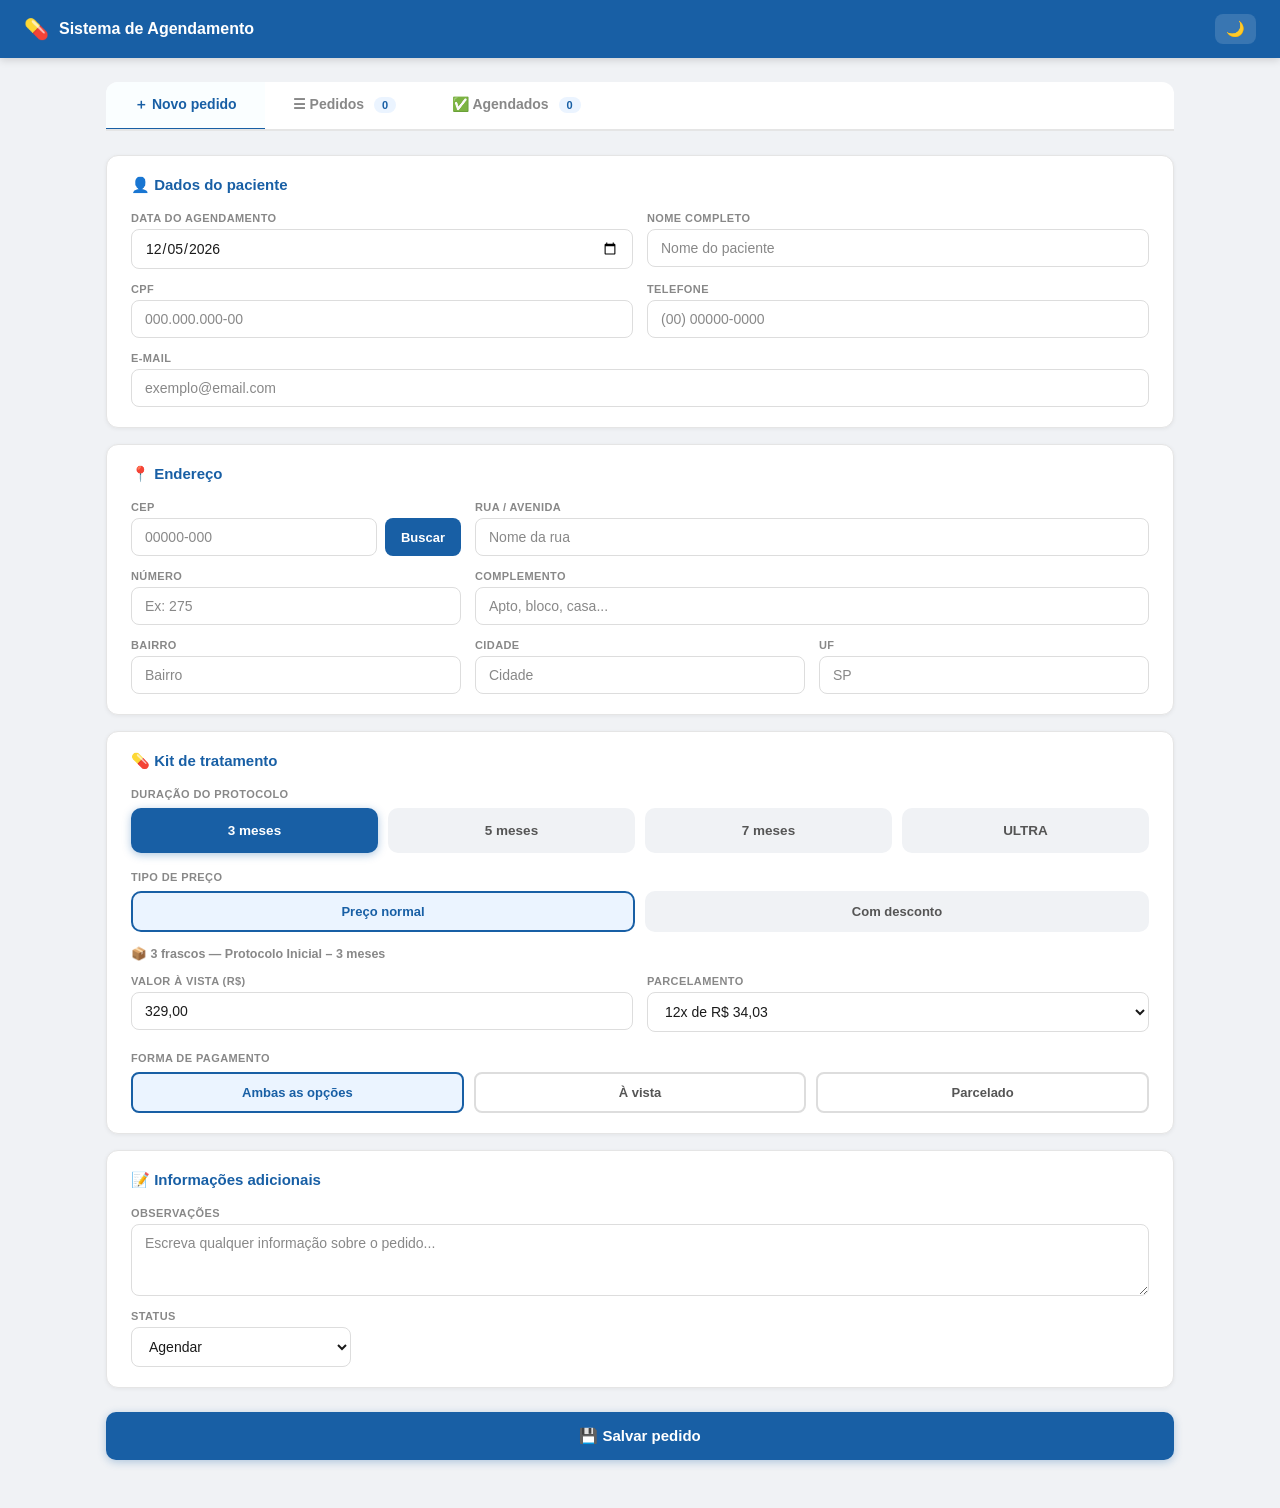
==== index (1).html @ 3756cdb3 "Add files via upload" ====
<!DOCTYPE html>
<html lang="pt-BR">
<head>
<meta charset="UTF-8">
<meta name="viewport" content="width=device-width, initial-scale=1.0">
<title>Sistema de Agendamento</title>
<link rel="stylesheet" href="style.css">
</head>
<body>

<div class="topbar">
  <span class="topbar-icon">💊</span>
  <span>Sistema de Agendamento</span>
  <button class="theme-toggle-btn" id="theme-toggle" onclick="toggleTema()" title="Alternar modo escuro">🌙</button>
</div>

<div class="container" id="main-container">
  <div class="tabs">
    <div class="tab active" onclick="switchTab('novo')">＋ Novo pedido</div>
    <div class="tab" onclick="switchTab('lista')">☰ Pedidos <span id="count-badge" class="badge-count">0</span></div>
    <div class="tab" onclick="switchTab('agendados')">✅ Agendados <span id="count-badge-ag" class="badge-count">0</span></div>
  </div>

  <!-- NOVO PEDIDO -->
  <div id="sec-novo" class="section active">

    <div class="card">
      <div class="sec-title">👤 Dados do paciente</div>
      <div class="form-grid g2">
        <div class="form-group"><label>Data do agendamento</label><input type="date" id="f-data"></div>
        <div class="form-group"><label>Nome completo</label><input type="text" id="f-nome" placeholder="Nome do paciente"></div>
        <div class="form-group"><label>CPF</label><input type="text" id="f-cpf" placeholder="000.000.000-00" maxlength="14"></div>
        <div class="form-group"><label>Telefone</label><input type="text" id="f-tel" placeholder="(00) 00000-0000" maxlength="15"></div>
        <div class="form-group span2"><label>E-mail</label><input type="email" id="f-email" placeholder="exemplo@email.com"></div>
      </div>
    </div>

    <div class="card">
      <div class="sec-title">📍 Endereço</div>
      <div class="form-grid g3">
        <div class="form-group">
          <label>CEP</label>
          <div class="cep-row">
            <input type="text" id="f-cep" placeholder="00000-000" maxlength="9" oninput="onCEPInput(this)">
            <button class="btn-cep" id="btn-cep" onclick="buscarCEP()">Buscar</button>
          </div>
        </div>
        <div class="form-group span2"><label>Rua / Avenida</label><input type="text" id="f-rua" placeholder="Nome da rua"></div>
        <div class="form-group"><label>Número</label><input type="text" id="f-num" placeholder="Ex: 275"></div>
        <div class="form-group span2"><label>Complemento</label><input type="text" id="f-comp" placeholder="Apto, bloco, casa..."></div>
        <div class="form-group"><label>Bairro</label><input type="text" id="f-bairro" placeholder="Bairro"></div>
        <div class="form-group"><label>Cidade</label><input type="text" id="f-cidade" placeholder="Cidade"></div>
        <div class="form-group"><label>UF</label><input type="text" id="f-uf" placeholder="SP" maxlength="2"></div>
      </div>
      <div id="addr-confirm" class="addr-confirm" style="display:none">
        <div id="addr-confirm-line1" class="addr-confirm-line1"></div>
        <div id="addr-confirm-line2" class="addr-confirm-line2"></div>
        <div id="addr-confirm-line3" class="addr-confirm-line3"></div>
      </div>
    </div>

    <div class="card">
      <div class="sec-title">💊 Kit de tratamento</div>

      <label class="pag-label">Duração do protocolo</label>
      <div class="kit-dur-row">
        <div class="kit-dur-btn sel" id="dur-3m" onclick="selDur(this,'3m')">3 meses</div>
        <div class="kit-dur-btn" id="dur-5m" onclick="selDur(this,'5m')">5 meses</div>
        <div class="kit-dur-btn" id="dur-7m" onclick="selDur(this,'7m')">7 meses</div>
        <div class="kit-dur-btn" id="dur-ultra" onclick="selDur(this,'ultra')">ULTRA</div>
      </div>

      <label class="pag-label kit-tipo-label">Tipo de preço</label>
      <div class="kit-tipo-row">
        <div class="kit-tipo-btn sel" id="tipo-normal" data-tipo="normal" onclick="selTipo(this,'normal')">Preço normal</div>
        <div class="kit-tipo-btn" id="tipo-desc" data-tipo="desc" onclick="selTipo(this,'desc')">Com desconto</div>
      </div>

      <div class="kit-info-line" id="kit-info-line">📦 3 frascos — Protocolo Inicial – 3 meses</div>

      <div class="form-grid g2 kit-valor-grid">
        <div class="form-group">
          <label>Valor à vista (R$)</label>
          <input type="text" id="f-valor-avista">
        </div>
        <div class="form-group">
          <label>Parcelamento</label>
          <select id="f-parcelamento"></select>
        </div>
      </div>

      <div class="pag-section">
        <label class="pag-label">Forma de pagamento</label>
        <div class="pag-opts">
          <div class="pag-btn sel" onclick="selPag(this,'ambos')">Ambas as opções</div>
          <div class="pag-btn" onclick="selPag(this,'avista')">À vista</div>
          <div class="pag-btn" onclick="selPag(this,'parcelado')">Parcelado</div>
        </div>
      </div>
    </div>

    <div class="card">
      <div class="sec-title">📝 Informações adicionais</div>
      <div class="form-group">
        <label>Observações</label>
        <textarea id="f-info" placeholder="Escreva qualquer informação sobre o pedido..."></textarea>
      </div>
      <div class="form-group status-group">
        <label>Status</label>
        <select id="f-status">
          <option value="agendar">Agendar</option>
          <option value="agendado">Agendado</option>
        </select>
      </div>
    </div>

    <button class="btn-submit" onclick="salvar()">💾 Salvar pedido</button>
  </div>

  <!-- LISTA -->
  <div id="sec-lista" class="section">
    <div class="stats">
      <div class="stat"><div class="stat-num" id="st-total">0</div><div class="stat-label">Total</div></div>
      <div class="stat"><div class="stat-num" id="st-ag">0</div><div class="stat-label">A agendar</div></div>
      <div class="stat"><div class="stat-num" id="st-ok">0</div><div class="stat-label">Agendados</div></div>
      <div class="stat"><div class="stat-num" id="st-conf">0</div><div class="stat-label">Termos confirmados</div></div>
    </div>
    <div class="filter-bar">
      <input type="text" id="fil-nome" placeholder="🔍 Buscar nome ou CPF..." oninput="render()">
      <select id="fil-kit" onchange="render()">
        <option value="">Todos os kits</option>
        <option value="3m_normal">3 meses – Normal</option>
        <option value="5m_normal">5 meses – Normal</option>
        <option value="7m_normal">7 meses – Normal</option>
        <option value="ultra_normal">Ultra – Normal</option>
        <option value="3m_desc">3 meses – Desconto</option>
        <option value="5m_desc">5 meses – Desconto</option>
        <option value="7m_desc">7 meses – Desconto</option>
        <option value="ultra_desc">Ultra – Desconto</option>
      </select>
      <select id="fil-termo" onchange="render()">
        <option value="">Todos os termos</option>
        <option value="confirmado">Confirmado</option>
        <option value="pendente">Pendente</option>
      </select>
    </div>
    <div class="tbl-wrap">
      <table>
        <colgroup>
          <col style="width:8%">
          <col style="width:13%">
          <col style="width:13%">
          <col style="width:14%">
          <col style="width:8%">
          <col style="width:10%">
          <col style="width:28%">
          <col style="width:6%">
        </colgroup>
        <thead><tr>
          <th>Data</th><th>Nome</th><th>Telefone</th>
          <th>Kit</th>
          <th>Status</th><th>Termo</th><th>Informações</th><th></th>
        </tr></thead>
        <tbody id="tbody"></tbody>
      </table>
      <div id="empty-msg" class="empty">📭 Nenhum pedido encontrado</div>
    </div>
  </div>

  <!-- AGENDADOS -->
  <div id="sec-agendados" class="section">
    <div class="filter-bar">
      <input type="text" id="fil-nome-ag" placeholder="🔍 Buscar nome ou CPF..." oninput="renderAgendados()">
      <select id="fil-kit-ag" onchange="renderAgendados()">
        <option value="">Todos os kits</option>
        <option value="3m_normal">3 meses – Normal</option>
        <option value="5m_normal">5 meses – Normal</option>
        <option value="7m_normal">7 meses – Normal</option>
        <option value="ultra_normal">Ultra – Normal</option>
        <option value="3m_desc">3 meses – Desconto</option>
        <option value="5m_desc">5 meses – Desconto</option>
        <option value="7m_desc">7 meses – Desconto</option>
        <option value="ultra_desc">Ultra – Desconto</option>
      </select>
      <select id="fil-termo-ag" onchange="renderAgendados()">
        <option value="">Todos os termos</option>
        <option value="confirmado">Confirmado</option>
        <option value="pendente">Pendente</option>
      </select>
    </div>
    <div class="tbl-wrap">
      <table>
        <colgroup>
          <col style="width:8%">
          <col style="width:13%">
          <col style="width:13%">
          <col style="width:14%">
          <col style="width:8%">
          <col style="width:10%">
          <col style="width:28%">
          <col style="width:6%">
        </colgroup>
        <thead><tr>
          <th>Data</th><th>Nome</th><th>Telefone</th>
          <th>Kit</th>
          <th>Status</th><th>Termo</th><th>Informações</th><th></th>
        </tr></thead>
        <tbody id="tbody-ag"></tbody>
      </table>
      <div id="empty-msg-ag" class="empty">📭 Nenhum pedido agendado ainda</div>
    </div>
  </div>
</div>

<!-- Modal confirmação de exclusão -->
<div class="overlay" id="conf-overlay">
  <div class="modal">
    <h3>Excluir pedido</h3>
    <p>Tem certeza? Esta ação não pode ser desfeita.</p>
    <div class="modal-btns">
      <button class="mbtn-cancel" onclick="closeConf()">Cancelar</button>
      <button class="mbtn-del" onclick="confirmDel()">Excluir</button>
    </div>
  </div>
</div>

<!-- Modal dados completos do cliente -->
<div class="overlay" id="view-overlay" onclick="if(event.target===this) closeView()">
  <div class="modal modal-view">
    <button class="view-close" onclick="closeView()" title="Fechar">✕</button>
    <div class="view-body" id="view-body"></div>
  </div>
</div>

<div class="toast" id="toast"></div>

<script src="app.js"></script>
</body>
</html>
---- style.css ----
/* ===== RESET & BASE ===== */
*, *::before, *::after { box-sizing: border-box; margin: 0; padding: 0; }

html {
  color-scheme: light;
}

:root {
  --bg: #f0f2f5;
  --card-bg: #fff;
  --text: #1a1a1a;
  --text-muted: #888;
  --border: #e5e5e5;
  --input-bg: #fff;
  --input-border: #ddd;
  --table-header-bg: #fafafa;
  --hover-bg: #fafeff;
  --unsel-bg: #f0f2f5;
  --unsel-hover: #e4e9f0;
  --unsel-text: #555;
  --accent: #185FA5;
}

body.dark {
  color-scheme: dark;
  --bg: #14181f;
  --card-bg: #1c212a;
  --text: #e7e9ec;
  --text-muted: #9aa0aa;
  --border: #2c323c;
  --input-bg: #232933;
  --input-border: #3a4150;
  --table-header-bg: #1a1f27;
  --hover-bg: #202632;
  --unsel-bg: #232933;
  --unsel-hover: #2b323e;
  --unsel-text: #b7bcc4;
  --accent: #6fa8dc;
}

body {
  font-family: -apple-system, BlinkMacSystemFont, 'Segoe UI', Roboto, sans-serif;
  font-size: 14px;
  background: var(--bg);
  color: var(--text);
  min-height: 100vh;
  transition: background .2s, color .2s;
}

/* ===== TOPBAR ===== */
.topbar {
  background: #185FA5;
  color: #fff;
  padding: 14px 24px;
  display: flex;
  align-items: center;
  gap: 10px;
  font-size: 16px;
  font-weight: 700;
  box-shadow: 0 2px 8px rgba(0,0,0,.15);
  position: sticky;
  top: 0;
  z-index: 100;
}
.topbar-icon { font-size: 20px; }
.theme-toggle-btn {
  margin-left: auto;
  background: rgba(255,255,255,.14);
  border: none;
  color: #fff;
  font-size: 15px;
  padding: 6px 11px;
  border-radius: 8px;
  cursor: pointer;
  transition: background .15s;
}
.theme-toggle-btn:hover { background: rgba(255,255,255,.25); }

/* ===== CONTAINER ===== */
.container {
  max-width: 1100px;
  margin: 0 auto;
  padding: 24px 16px 48px;
}
.container.full-width {
  max-width: 100%;
  padding: 24px 20px 48px;
}

/* ===== TABS ===== */
.tabs {
  display: flex;
  border-bottom: 2px solid var(--border);
  margin-bottom: 24px;
  background: var(--card-bg);
  border-radius: 12px 12px 0 0;
  overflow: hidden;
}
.tab {
  padding: 14px 28px;
  cursor: pointer;
  font-size: 14px;
  font-weight: 600;
  color: var(--text-muted);
  border-bottom: 3px solid transparent;
  margin-bottom: -2px;
  transition: all .15s;
  user-select: none;
}
.tab:hover { color: var(--accent); background: var(--hover-bg); }
.tab.active { color: var(--accent); border-bottom-color: var(--accent); background: var(--hover-bg); }
.badge-count {
  font-size: 11px;
  background: #EBF4FF;
  color: var(--accent);
  border-radius: 20px;
  padding: 2px 8px;
  margin-left: 6px;
  font-weight: 700;
}
body.dark .badge-count { background: rgba(111,168,220,.18); }

/* ===== SECTION ===== */
.section { display: none; }
.section.active { display: block; }

/* ===== CARD ===== */
.card {
  background: var(--card-bg);
  border: 1px solid var(--border);
  border-radius: 12px;
  padding: 20px 24px;
  margin-bottom: 16px;
  box-shadow: 0 1px 4px rgba(0,0,0,.06);
}
.sec-title {
  font-size: 15px;
  font-weight: 700;
  color: var(--accent);
  margin-bottom: 18px;
  display: flex;
  align-items: center;
  gap: 8px;
}

/* ===== FORM GRID ===== */
.form-grid { display: grid; gap: 14px; }
.g2 { grid-template-columns: 1fr 1fr; }
.g3 { grid-template-columns: 1fr 1fr 1fr; }
.form-group { display: flex; flex-direction: column; gap: 5px; }
.span2 { grid-column: span 2; }

label {
  font-size: 11px;
  font-weight: 700;
  color: var(--text-muted);
  text-transform: uppercase;
  letter-spacing: .4px;
}

input, select, textarea {
  width: 100%;
  padding: 10px 13px;
  border: 1.5px solid var(--input-border);
  border-radius: 8px;
  font-size: 14px;
  font-family: inherit;
  background-color: var(--input-bg) !important;
  color: var(--text) !important;
  transition: border-color .15s, box-shadow .15s, background-color .2s;
}
input::placeholder, textarea::placeholder { color: var(--text-muted) !important; opacity: 1; }
input[type="date"] { color-scheme: light; }
body.dark input[type="date"] { color-scheme: dark; }
input:focus, select:focus, textarea:focus {
  outline: none;
  border-color: #185FA5;
  box-shadow: 0 0 0 3px rgba(24,95,165,.1);
}
textarea { resize: vertical; min-height: 72px; }

/* ===== CEP ===== */
.cep-row { display: flex; gap: 8px; align-items: stretch; }
.cep-row input { flex: 1; }
.btn-cep {
  padding: 10px 16px;
  background: #185FA5;
  color: #fff;
  border: none;
  border-radius: 8px;
  cursor: pointer;
  font-size: 13px;
  font-weight: 700;
  white-space: nowrap;
  transition: background .15s;
}
.btn-cep:hover { background: #0C447C; }
.btn-cep:disabled { background: #185FA5; opacity: .7; cursor: not-allowed; }

.addr-confirm {
  margin-top: 14px;
  padding: 12px 16px;
  background: var(--card-bg);
  border: 1px solid var(--border);
  border-radius: 8px;
  line-height: 1.6;
}
.addr-confirm-line1 { font-size: 13px; font-weight: 600; color: var(--text); }
.addr-confirm-line2 { font-size: 12.5px; color: var(--text-muted); }
.addr-confirm-line3 { font-size: 12.5px; color: var(--text-muted); }

/* ===== STATUS GROUP ===== */
.status-group { margin-top: 14px; max-width: 220px; }

/* ===== KIT — SELETOR DE DURAÇÃO (pílulas) ===== */
.kit-dur-row {
  display: grid;
  grid-template-columns: repeat(4, 1fr);
  gap: 10px;
  margin-top: 8px;
  margin-bottom: 18px;
}
.kit-dur-btn {
  padding: 13px 8px;
  border-radius: 10px;
  background: var(--unsel-bg);
  color: var(--unsel-text);
  font-size: 13.5px;
  font-weight: 700;
  text-align: center;
  cursor: pointer;
  user-select: none;
  transition: all .15s;
  border: 2px solid transparent;
}
.kit-dur-btn:hover { background: var(--unsel-hover); }
.kit-dur-btn.sel {
  background: #185FA5;
  color: #fff;
  box-shadow: 0 2px 8px rgba(24,95,165,.35);
}

/* ===== KIT — SELETOR DE TIPO DE PREÇO ===== */
.kit-tipo-label { margin-top: 4px; }
.kit-tipo-row {
  display: grid;
  grid-template-columns: 1fr 1fr;
  gap: 10px;
  margin-top: 8px;
  margin-bottom: 14px;
}
.kit-tipo-btn {
  padding: 11px 8px;
  border-radius: 10px;
  background: var(--unsel-bg);
  color: var(--unsel-text);
  font-size: 13px;
  font-weight: 700;
  text-align: center;
  cursor: pointer;
  user-select: none;
  transition: all .15s;
  border: 2px solid transparent;
}
.kit-tipo-btn:hover { background: var(--unsel-hover); }
.kit-tipo-btn.sel[data-tipo="normal"] { background: #EBF4FF; color: var(--accent); border-color: var(--accent); }
.kit-tipo-btn.sel[data-tipo="desc"] { background: #edfaed; color: #2d7a2d; border-color: #2d7a2d; }
body.dark .kit-tipo-btn.sel[data-tipo="normal"] { background: rgba(24,95,165,.22); }
body.dark .kit-tipo-btn.sel[data-tipo="desc"] { background: rgba(45,122,45,.22); }

.kit-info-line {
  font-size: 12.5px;
  color: var(--text-muted);
  font-weight: 600;
  margin-bottom: 14px;
}

.kit-valor-grid { margin-bottom: 4px; }

/* ===== PAGAMENTO ===== */
.pag-section { margin-top: 20px; }
.pag-label {
  font-size: 11px; font-weight: 700; color: var(--text-muted);
  text-transform: uppercase; letter-spacing: .4px;
  display: block; margin-bottom: 8px;
}
.pag-opts { display: flex; gap: 10px; }
.pag-btn {
  flex: 1; padding: 11px;
  border: 2px solid var(--input-border); border-radius: 8px;
  cursor: pointer; background: var(--card-bg);
  font-size: 13px; font-weight: 600; color: var(--unsel-text);
  transition: all .15s; text-align: center; user-select: none;
}
.pag-btn:hover { border-color: var(--accent); color: var(--accent); }
.pag-btn.sel { border-color: var(--accent); background: #EBF4FF; color: var(--accent); }
body.dark .pag-btn.sel { background: rgba(111,168,220,.16); }

/* ===== SUBMIT ===== */
.btn-submit {
  width: 100%; padding: 15px;
  background: #185FA5; color: #fff;
  border: none; border-radius: 10px;
  font-size: 15px; font-weight: 700;
  cursor: pointer; margin-top: 8px;
  transition: background .15s, transform .1s;
  box-shadow: 0 2px 8px rgba(24,95,165,.3);
}
.btn-submit:hover { background: #0C447C; }
.btn-submit:active { transform: scale(.99); }

/* ===== STATS ===== */
.stats {
  display: grid;
  grid-template-columns: repeat(4, 1fr);
  gap: 12px;
  margin-bottom: 20px;
}
.stat {
  background: var(--card-bg); border: 1px solid var(--border);
  border-radius: 10px; padding: 16px;
  text-align: center;
  box-shadow: 0 1px 4px rgba(0,0,0,.05);
}
.stat-num { font-size: 26px; font-weight: 700; color: var(--accent); }
.stat-label { font-size: 11px; color: var(--text-muted); margin-top: 4px; font-weight: 600; text-transform: uppercase; letter-spacing: .3px; }

/* ===== FILTER BAR ===== */
.filter-bar {
  display: flex; gap: 10px;
  margin-bottom: 16px; flex-wrap: wrap;
}
.filter-bar input { min-width: 200px; flex: 2; }
.filter-bar select { flex: 1; min-width: 140px; }

/* ===== TABLE ===== */
.tbl-wrap {
  overflow-x: hidden;
  border-radius: 12px;
  border: 1px solid var(--border);
  background: var(--card-bg);
  box-shadow: 0 1px 4px rgba(0,0,0,.05);
  width: 100%;
}
table { width: 100%; table-layout: fixed; border-collapse: collapse; font-size: 12px; }
th { word-break: break-word; }
td { word-break: break-word; overflow-wrap: anywhere; }
th {
  text-align: left; padding: 8px 6px;
  border-bottom: 1px solid var(--border);
  font-weight: 700; font-size: 10px; color: var(--text-muted);
  text-transform: uppercase; background: var(--table-header-bg);
  white-space: normal; letter-spacing: .2px;
}
td { padding: 5px 5px; border-bottom: 1px solid var(--border); vertical-align: middle; }
tr:last-child td { border-bottom: none; }
tr:hover td { background: var(--hover-bg); }

.td-edit {
  font-size: 11px; border: 1px solid transparent;
  border-radius: 5px; padding: 3px 5px;
  background: transparent; color: var(--text) !important;
  font-family: inherit; width: 100%; max-width: 100%;
  transition: border-color .15s, background .15s;
  color-scheme: light;
}
body.dark .td-edit { color-scheme: dark; }
.td-edit:focus { border-color: var(--input-border); background: var(--input-bg) !important; outline: none; }
.data-futura { background: #f7c1c1 !important; color: #1a1a1a !important; font-weight: 700 !important; border-color: #e24b4a !important; }
.data-chegou { background: #fff3cd !important; color: #856404 !important; font-weight: 700 !important; border-color: #f0ad00 !important; }
.data-passada { background: #c0dd97 !important; color: #1a1a1a !important; font-weight: 700 !important; border-color: #639922 !important; }
.status-aguardando { background: #fdecea !important; color: #a32d2d !important; border-color: #e24b4a !important; }

/* ===== ENDEREÇO — MODO EXIBIÇÃO (texto formatado) ===== */
.addr-display {
  cursor: pointer;
  padding: 4px 6px;
  border-radius: 5px;
  transition: background .15s;
  line-height: 1.5;
}
.addr-display:hover { background: #f0f6fc; }
.addr-line1 { font-size: 11px; font-weight: 600; color: #1a1a1a; }
.addr-line2 { font-size: 10.5px; color: #555; margin-top: 1px; }
.addr-line3 { font-size: 10.5px; color: #888; margin-top: 1px; }

/* ===== ENDEREÇO EDITÁVEL NA TABELA ===== */
.addr-edit-grid {
  display: grid;
  grid-template-columns: 1fr 1fr 1fr;
  gap: 3px;
  width: 100%;
}
.addr-edit-grid input { font-size: 10px; padding: 3px 4px; min-width: 0; }
.addr-edit-grid .addr-full { grid-column: 1 / -1; }
.addr-done-btn {
  grid-column: 1 / -1;
  font-size: 10px; font-weight: 700;
  background: #185FA5; color: #fff;
  border: none; border-radius: 5px;
  padding: 4px 0; cursor: pointer; margin-top: 2px;
}
.addr-done-btn:hover { background: #0C447C; }
.td-sel {
  font-size: 11px; font-weight: 600;
  border: 1.5px solid #185FA5;
  border-radius: 5px; padding: 4px 5px;
  background: #EBF4FF; color: #0C447C;
  cursor: pointer; width: 100%;
}
.td-sel:focus { outline: none; border-color: #0C447C; }
.kit-sel-td {
  font-size: 11px; font-weight: 600;
  border: 1.5px solid #185FA5;
  border-radius: 5px; padding: 4px 5px;
  background: #EBF4FF; color: #0C447C;
  width: 100%; cursor: pointer;
  text-overflow: ellipsis;
  white-space: nowrap;
  overflow: hidden;
}
.td-sel:focus { outline: none; border-color: #0C447C; }
.kit-sel-td:focus { outline: none; border-color: #0C447C; }

/* Status colorido */
.status-agendar { background: #fff3cd !important; color: #856404 !important; border-color: #f0ad00 !important; }
.status-agendado { background: #d4edda !important; color: #155724 !important; border-color: #28a745 !important; }
.info-ta {
  font-size: 11px; font-weight: 500;
  border: 1.5px solid #185FA5;
  border-radius: 5px; padding: 5px 6px;
  min-height: 50px;
  background: #f8fbff; color: #1a1a1a;
  font-family: inherit; resize: vertical; width: 100%;
  line-height: 1.4;
}
body.dark .info-ta { background: rgba(24,95,165,.12); color: var(--text); }
.info-ta:focus { outline: none; border-color: #0C447C; background: #fff; box-shadow: 0 0 0 3px rgba(24,95,165,.1); }
body.dark .info-ta:focus { background: var(--input-bg); }

/* ===== PILLS & TERMO BTN ===== */
.pill {
  display: inline-flex; align-items: center; gap: 4px;
  font-size: 10px; padding: 4px 8px;
  border-radius: 20px; font-weight: 700;
  cursor: pointer; border: none;
  white-space: nowrap; transition: all .15s;
  width: 100%; justify-content: center;
}
.pill:hover { opacity: .85; transform: scale(.97); }
.pill-conf { background: #d4edda; color: #155724; }
.pill-pend { background: #fff3cd; color: #856404; }

.term-btn {
  font-size: 9.5px; border: 1px solid var(--input-border);
  border-radius: 5px; padding: 3px 6px;
  background: var(--unsel-bg); cursor: pointer; color: var(--unsel-text);
  display: flex; align-items: center; justify-content: center; gap: 3px;
  margin-top: 4px; transition: all .15s; font-weight: 600;
  font-family: inherit; width: 100%; white-space: nowrap;
}
.term-btn:hover { background: #EBF4FF; color: var(--accent); border-color: var(--accent); }

/* ===== DEL BTN ===== */
.td-actions { padding-right: 12px !important; padding-left: 8px !important; }
.tbl-actions { display: flex; align-items: center; justify-content: center; gap: 8px; }
.btn-view {
  background: none; border: none; cursor: pointer;
  color: var(--accent); font-size: 16px; padding: 5px 6px;
  border-radius: 6px; transition: background .15s;
  line-height: 1;
}
.btn-view:hover { background: #EBF4FF; }
body.dark .btn-view:hover { background: rgba(111,168,220,.16); }
.btn-del {
  background: none; border: none; cursor: pointer;
  color: #c0392b; font-size: 17px; padding: 5px 6px;
  border-radius: 6px; transition: background .15s;
  line-height: 1;
}
.btn-del:hover { background: #fdecea; }

/* ===== MODAL VER DADOS ===== */
.modal-view { max-width: 480px; max-height: 90vh; overflow-y: auto; text-align: left; position: relative; padding-top: 42px; }
.view-close {
  position: absolute; top: 14px; right: 14px; z-index: 2;
  background: none; border: none; cursor: pointer;
  font-size: 15px; color: var(--text-muted); padding: 4px 9px;
  border-radius: 6px; transition: background .15s;
}
.view-close:hover { background: var(--unsel-hover); color: var(--text); }
.view-body { padding-right: 6px; }
.view-section {
  margin-bottom: 18px;
  padding-bottom: 18px;
  border-bottom: 1px solid var(--border);
}
.view-section:last-child { margin-bottom: 0; padding-bottom: 0; border-bottom: none; }
.view-section-title {
  font-size: 11px; font-weight: 700; color: var(--accent);
  text-transform: uppercase; letter-spacing: .4px;
  margin-bottom: 10px;
}
.view-section .form-group { margin-bottom: 12px; }
.view-section .form-group:last-child { margin-bottom: 0; }
.vm-2col {
  display: grid;
  grid-template-columns: 1fr 1fr;
  gap: 12px;
  margin-bottom: 12px;
}
.vm-2col .form-group { margin-bottom: 0; }
.vm-pill-row {
  display: grid;
  grid-template-columns: 1fr 1fr;
  gap: 8px;
  margin-top: 8px;
  margin-bottom: 14px;
}
.status-toggle-btn {
  display: block; width: 100%; text-align: center;
  padding: 11px; border-radius: 8px;
  font-size: 13px; font-weight: 700; font-family: inherit;
  cursor: pointer; border: 1.5px solid transparent; transition: all .15s;
}
.status-toggle-btn:hover { opacity: .85; }
.status-toggle-btn.status-agendar { background: #fff3cd; color: #856404; border-color: #f0ad00; }
.status-toggle-btn.status-agendado { background: #d4edda; color: #155724; border-color: #28a745; }

.vm-edit-toggle-wrap { margin-bottom: 18px; }
.edit-toggle-btn {
  padding: 9px 18px; border-radius: 8px;
  border: 1.5px solid var(--input-border); background: var(--unsel-bg); color: var(--unsel-text);
  font-weight: 700; font-size: 12.5px; font-family: inherit;
  cursor: pointer; transition: all .15s;
}
.edit-toggle-btn:hover { border-color: var(--accent); color: var(--accent); }
.edit-toggle-btn.sel { background: #185FA5; color: #fff; border-color: #185FA5; }

.vm-copy-row {
  display: flex; align-items: baseline; justify-content: space-between;
  gap: 12px; padding: 8px 6px; border-radius: 6px;
  cursor: pointer; transition: background .15s;
}
.vm-copy-row:hover { background: var(--hover-bg); }
.vm-copy-label {
  font-size: 11px; font-weight: 700; color: var(--text-muted);
  text-transform: uppercase; letter-spacing: .3px; white-space: nowrap;
}
.vm-copy-value { font-size: 13.5px; color: var(--text); text-align: right; word-break: break-word; }

/* ===== EMPTY ===== */
.empty { text-align: center; padding: 52px; color: var(--text-muted); font-size: 14px; display: none; }

/* ===== OVERLAY / MODAL ===== */
.overlay {
  display: none; position: fixed;
  top: 0; left: 0; right: 0; bottom: 0;
  background: rgba(0,0,0,.45); z-index: 999;
  align-items: center; justify-content: center;
}
.overlay.show { display: flex; }
.modal {
  background: var(--card-bg); border-radius: 14px;
  padding: 28px; max-width: 360px; width: 90%;
  box-shadow: 0 8px 32px rgba(0,0,0,.18);
  color: var(--text);
}
.modal h3 { font-size: 17px; font-weight: 700; margin-bottom: 10px; }
.modal p { font-size: 13px; color: var(--text-muted); margin-bottom: 22px; line-height: 1.6; }
.modal-btns { display: flex; gap: 10px; }
.modal-btns button {
  flex: 1; padding: 11px; border-radius: 8px;
  cursor: pointer; font-size: 14px; font-weight: 700;
  font-family: inherit;
}
.mbtn-cancel { background: var(--unsel-bg); border: none; color: var(--text); }
.mbtn-cancel:hover { background: var(--unsel-hover); }
.mbtn-del { background: #c0392b; border: none; color: #fff; }
.mbtn-del:hover { background: #a93226; }

/* ===== TOAST ===== */
.toast {
  position: fixed; bottom: 24px; right: 24px;
  padding: 13px 22px; border-radius: 10px;
  font-size: 13px; font-weight: 600; z-index: 9999;
  opacity: 0; transition: opacity .3s; pointer-events: none;
  box-shadow: 0 4px 16px rgba(0,0,0,.18); color: #fff;
}
.toast.show { opacity: 1; }

/* ===== RESPONSIVE ===== */
@media (max-width: 640px) {
  .g2, .g3 { grid-template-columns: 1fr; }
  .span2 { grid-column: auto; }
  .kit-dur-row { grid-template-columns: 1fr 1fr; }
  .pag-opts { flex-direction: column; }
  .stats { grid-template-columns: 1fr 1fr; }
  .filter-bar { flex-direction: column; }
  .filter-bar input, .filter-bar select { width: 100%; }
  .tabs { border-radius: 0; }
  .topbar { font-size: 14px; }

  /* Lista de pedidos: só Data, Nome, Status, Termo e Ações */
  .tbl-wrap table colgroup col:nth-child(1) { width: 16%; }
  .tbl-wrap table colgroup col:nth-child(2) { width: 30%; }
  .tbl-wrap table colgroup col:nth-child(3),
  .tbl-wrap table colgroup col:nth-child(4),
  .tbl-wrap table colgroup col:nth-child(7) { display: none; }
  .tbl-wrap table colgroup col:nth-child(5) { width: 20%; }
  .tbl-wrap table colgroup col:nth-child(6) { width: 22%; }
  .tbl-wrap table colgroup col:nth-child(8) { width: 12%; }

  .tbl-wrap table th:nth-child(3), .tbl-wrap table td:nth-child(3),
  .tbl-wrap table th:nth-child(4), .tbl-wrap table td:nth-child(4),
  .tbl-wrap table th:nth-child(7), .tbl-wrap table td:nth-child(7) {
    display: none;
  }
}
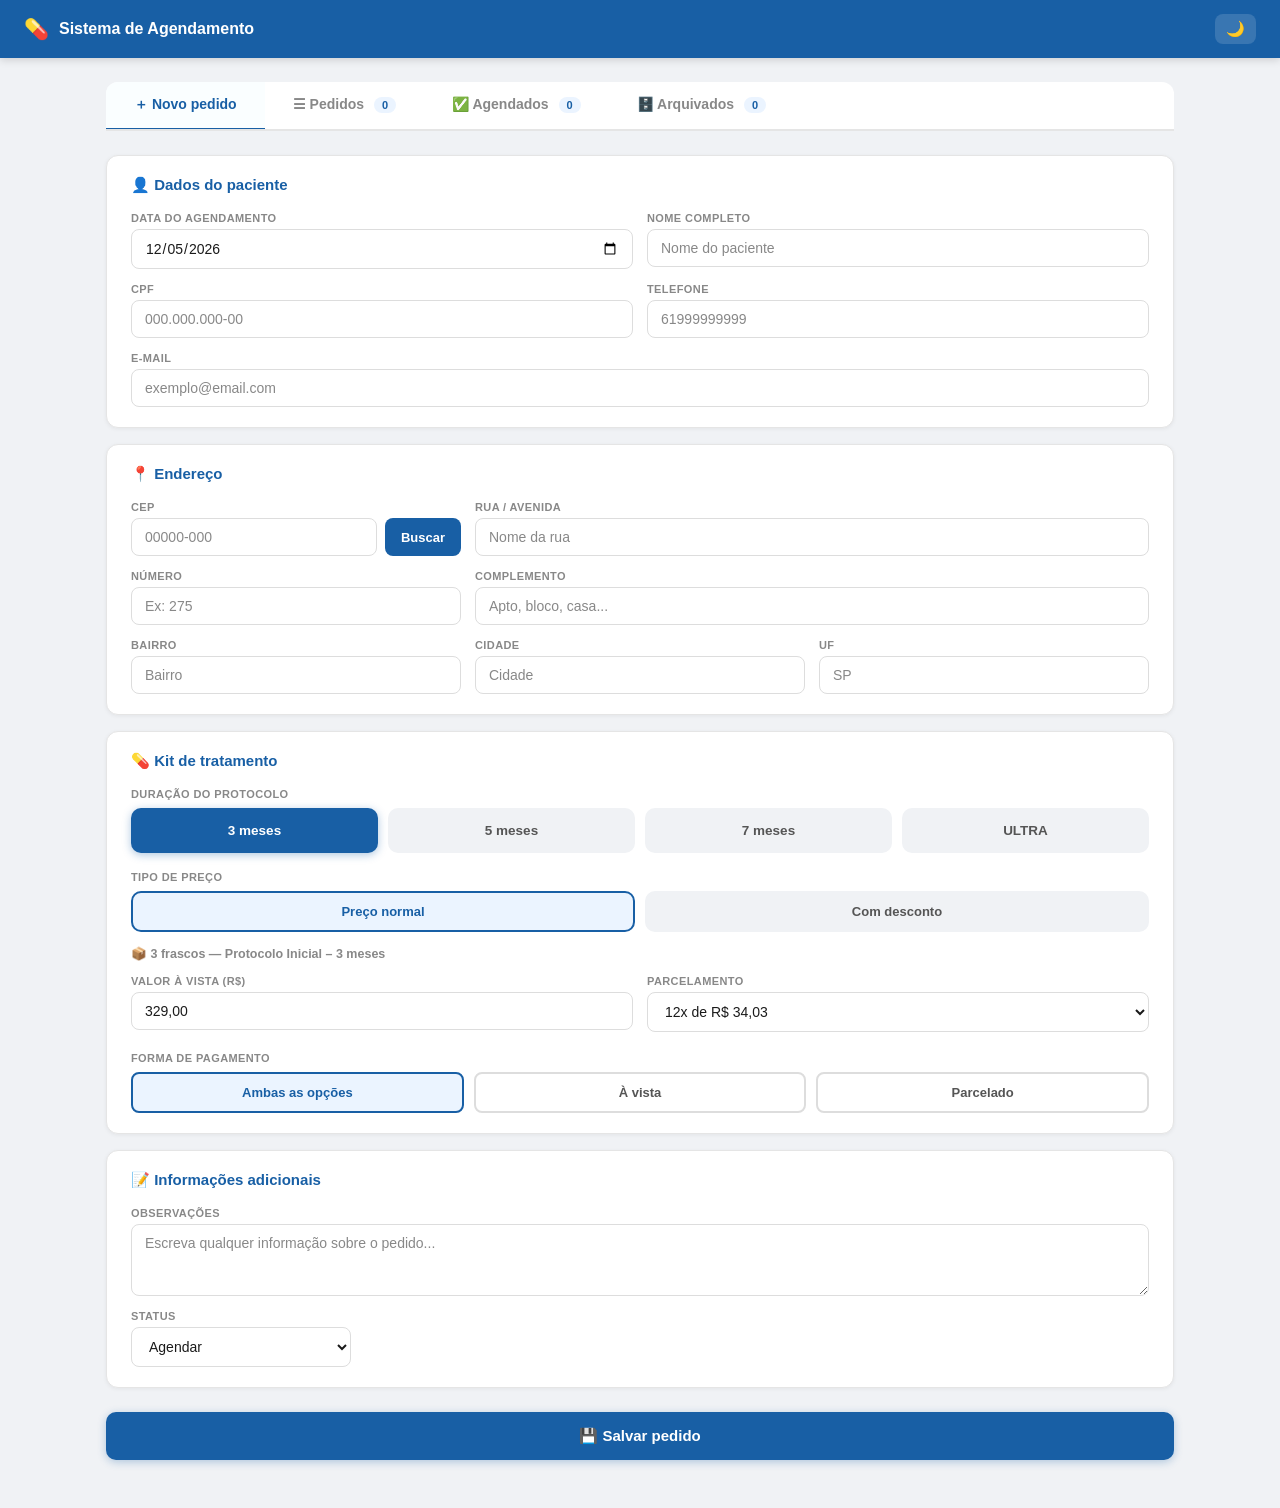
==== commit 35feb27c: "Add files via upload" ====
--- a/index (1).html
+++ b/index (1).html
@@ -19,6 +19,7 @@
     <div class="tab active" onclick="switchTab('novo')">＋ Novo pedido</div>
     <div class="tab" onclick="switchTab('lista')">☰ Pedidos <span id="count-badge" class="badge-count">0</span></div>
     <div class="tab" onclick="switchTab('agendados')">✅ Agendados <span id="count-badge-ag" class="badge-count">0</span></div>
+    <div class="tab" onclick="switchTab('arquivados')">🗄️ Arquivados <span id="count-badge-arq" class="badge-count">0</span></div>
   </div>
 
   <!-- NOVO PEDIDO -->
@@ -30,7 +31,7 @@
         <div class="form-group"><label>Data do agendamento</label><input type="date" id="f-data"></div>
         <div class="form-group"><label>Nome completo</label><input type="text" id="f-nome" placeholder="Nome do paciente"></div>
         <div class="form-group"><label>CPF</label><input type="text" id="f-cpf" placeholder="000.000.000-00" maxlength="14"></div>
-        <div class="form-group"><label>Telefone</label><input type="text" id="f-tel" placeholder="(00) 00000-0000" maxlength="15"></div>
+        <div class="form-group"><label>Telefone</label><input type="text" id="f-tel" placeholder="61999999999" maxlength="11"></div>
         <div class="form-group span2"><label>E-mail</label><input type="email" id="f-email" placeholder="exemplo@email.com"></div>
       </div>
     </div>
@@ -143,20 +144,23 @@
         <option value="confirmado">Confirmado</option>
         <option value="pendente">Pendente</option>
       </select>
+      <button class="btn-arquivar" onclick="arquivarSelecionados('lista')">📦 Arquivar selecionados</button>
     </div>
     <div class="tbl-wrap">
       <table>
         <colgroup>
-          <col style="width:8%">
-          <col style="width:13%">
-          <col style="width:13%">
-          <col style="width:14%">
+          <col style="width:4%">
+          <col style="width:11%">
+          <col style="width:12%">
+          <col style="width:12%">
+          <col style="width:13%">
           <col style="width:8%">
           <col style="width:10%">
-          <col style="width:28%">
+          <col style="width:24%">
           <col style="width:6%">
         </colgroup>
         <thead><tr>
+          <th><input type="checkbox" onclick="toggleSelecionarTodos(this,'lista')" title="Selecionar todos"></th>
           <th>Data</th><th>Nome</th><th>Telefone</th>
           <th>Kit</th>
           <th>Status</th><th>Termo</th><th>Informações</th><th></th>
@@ -187,17 +191,64 @@
         <option value="confirmado">Confirmado</option>
         <option value="pendente">Pendente</option>
       </select>
+      <button class="btn-arquivar" onclick="arquivarSelecionados('agendados')">📦 Arquivar selecionados</button>
     </div>
     <div class="tbl-wrap">
       <table>
         <colgroup>
+          <col style="width:4%">
+          <col style="width:11%">
+          <col style="width:12%">
+          <col style="width:12%">
+          <col style="width:13%">
           <col style="width:8%">
+          <col style="width:10%">
+          <col style="width:24%">
+          <col style="width:6%">
+        </colgroup>
+        <thead><tr>
+          <th><input type="checkbox" onclick="toggleSelecionarTodos(this,'agendados')" title="Selecionar todos"></th>
+          <th>Data</th><th>Nome</th><th>Telefone</th>
+          <th>Kit</th>
+          <th>Status</th><th>Termo</th><th>Informações</th><th></th>
+        </tr></thead>
+        <tbody id="tbody-ag"></tbody>
+      </table>
+      <div id="empty-msg-ag" class="empty">📭 Nenhum pedido agendado ainda</div>
+    </div>
+  </div>
+
+  <!-- ARQUIVADOS -->
+  <div id="sec-arquivados" class="section">
+    <div class="filter-bar">
+      <input type="text" id="fil-nome-arq" placeholder="🔍 Buscar nome ou CPF..." oninput="renderArquivados()">
+      <select id="fil-kit-arq" onchange="renderArquivados()">
+        <option value="">Todos os kits</option>
+        <option value="3m_normal">3 meses – Normal</option>
+        <option value="5m_normal">5 meses – Normal</option>
+        <option value="7m_normal">7 meses – Normal</option>
+        <option value="ultra_normal">Ultra – Normal</option>
+        <option value="3m_desc">3 meses – Desconto</option>
+        <option value="5m_desc">5 meses – Desconto</option>
+        <option value="7m_desc">7 meses – Desconto</option>
+        <option value="ultra_desc">Ultra – Desconto</option>
+      </select>
+      <select id="fil-termo-arq" onchange="renderArquivados()">
+        <option value="">Todos os termos</option>
+        <option value="confirmado">Confirmado</option>
+        <option value="pendente">Pendente</option>
+      </select>
+    </div>
+    <div class="tbl-wrap">
+      <table>
+        <colgroup>
+          <col style="width:12%">
           <col style="width:13%">
           <col style="width:13%">
           <col style="width:14%">
           <col style="width:8%">
           <col style="width:10%">
-          <col style="width:28%">
+          <col style="width:24%">
           <col style="width:6%">
         </colgroup>
         <thead><tr>
@@ -205,9 +256,9 @@
           <th>Kit</th>
           <th>Status</th><th>Termo</th><th>Informações</th><th></th>
         </tr></thead>
-        <tbody id="tbody-ag"></tbody>
+        <tbody id="tbody-arq"></tbody>
       </table>
-      <div id="empty-msg-ag" class="empty">📭 Nenhum pedido agendado ainda</div>
+      <div id="empty-msg-arq" class="empty">📭 Nenhum pedido arquivado</div>
     </div>
   </div>
 </div>
--- a/style.css
+++ b/style.css
@@ -171,7 +171,7 @@
 }
 input::placeholder, textarea::placeholder { color: var(--text-muted) !important; opacity: 1; }
 input[type="date"] { color-scheme: light; }
-body.dark input[type="date"] { color-scheme: dark; }
+body.dark input[type="date"] { color-scheme: dark !important; }
 input:focus, select:focus, textarea:focus {
   outline: none;
   border-color: #185FA5;
@@ -332,6 +332,17 @@
 }
 .filter-bar input { min-width: 200px; flex: 2; }
 .filter-bar select { flex: 1; min-width: 140px; }
+.btn-arquivar {
+  padding: 10px 16px;
+  border: 1.5px solid var(--input-border);
+  border-radius: 8px;
+  background: var(--unsel-bg);
+  color: var(--unsel-text);
+  font-size: 13px; font-weight: 700; font-family: inherit;
+  cursor: pointer; white-space: nowrap;
+  transition: all .15s;
+}
+.btn-arquivar:hover { border-color: var(--accent); color: var(--accent); }
 
 /* ===== TABLE ===== */
 .tbl-wrap {
@@ -364,12 +375,13 @@
   transition: border-color .15s, background .15s;
   color-scheme: light;
 }
-body.dark .td-edit { color-scheme: dark; }
+body.dark .td-edit { color-scheme: dark !important; }
 .td-edit:focus { border-color: var(--input-border); background: var(--input-bg) !important; outline: none; }
-.data-futura { background: #f7c1c1 !important; color: #1a1a1a !important; font-weight: 700 !important; border-color: #e24b4a !important; }
-.data-chegou { background: #fff3cd !important; color: #856404 !important; font-weight: 700 !important; border-color: #f0ad00 !important; }
-.data-passada { background: #c0dd97 !important; color: #1a1a1a !important; font-weight: 700 !important; border-color: #639922 !important; }
-.status-aguardando { background: #fdecea !important; color: #a32d2d !important; border-color: #e24b4a !important; }
+.data-futura { background: #ef9494 !important; color: #7a1414 !important; font-weight: 700 !important; border-color: #d62d2d !important; }
+.data-verde { background: #9edb7a !important; color: #14531b !important; font-weight: 700 !important; border-color: #3d8b1e !important; }
+.status-vermelho { background: #ef9494 !important; color: #7a1414 !important; border-color: #d62d2d !important; }
+.status-verde { background: #9edb7a !important; color: #14531b !important; border-color: #3d8b1e !important; }
+.status-cinza { background: #e8e8e8 !important; color: #1a1a1a !important; border-color: #bbb !important; }
 
 /* ===== ENDEREÇO — MODO EXIBIÇÃO (texto formatado) ===== */
 .addr-display {
@@ -423,8 +435,8 @@
 .kit-sel-td:focus { outline: none; border-color: #0C447C; }
 
 /* Status colorido */
-.status-agendar { background: #fff3cd !important; color: #856404 !important; border-color: #f0ad00 !important; }
-.status-agendado { background: #d4edda !important; color: #155724 !important; border-color: #28a745 !important; }
+.status-agendar { background: #e8e8e8 !important; color: #1a1a1a !important; border-color: #bbb !important; }
+.status-agendado { background: #e8e8e8 !important; color: #1a1a1a !important; border-color: #bbb !important; }
 .info-ta {
   font-size: 11px; font-weight: 500;
   border: 1.5px solid #185FA5;
@@ -448,18 +460,18 @@
   width: 100%; justify-content: center;
 }
 .pill:hover { opacity: .85; transform: scale(.97); }
-.pill-conf { background: #d4edda; color: #155724; }
-.pill-pend { background: #fff3cd; color: #856404; }
+.pill-conf { background: #9edb7a; color: #14531b; }
+.pill-pend { background: #e8e8e8; color: #1a1a1a; }
 
 .term-btn {
-  font-size: 9.5px; border: 1px solid var(--input-border);
+  font-size: 9.5px; border: 1px solid #bbb;
   border-radius: 5px; padding: 3px 6px;
-  background: var(--unsel-bg); cursor: pointer; color: var(--unsel-text);
+  background: #e8e8e8; cursor: pointer; color: #1a1a1a;
   display: flex; align-items: center; justify-content: center; gap: 3px;
   margin-top: 4px; transition: all .15s; font-weight: 600;
   font-family: inherit; width: 100%; white-space: nowrap;
 }
-.term-btn:hover { background: #EBF4FF; color: var(--accent); border-color: var(--accent); }
+.term-btn:hover { background: #d8d8d8; color: #1a1a1a; border-color: #999; }
 
 /* ===== DEL BTN ===== */
 .td-actions { padding-right: 12px !important; padding-left: 8px !important; }
@@ -524,8 +536,8 @@
   cursor: pointer; border: 1.5px solid transparent; transition: all .15s;
 }
 .status-toggle-btn:hover { opacity: .85; }
-.status-toggle-btn.status-agendar { background: #fff3cd; color: #856404; border-color: #f0ad00; }
-.status-toggle-btn.status-agendado { background: #d4edda; color: #155724; border-color: #28a745; }
+.status-toggle-btn.status-agendar { background: #e8e8e8; color: #1a1a1a; border-color: #bbb; }
+.status-toggle-btn.status-agendado { background: #e8e8e8; color: #1a1a1a; border-color: #bbb; }
 
 .vm-edit-toggle-wrap { margin-bottom: 18px; }
 .edit-toggle-btn {
@@ -601,19 +613,50 @@
   .tabs { border-radius: 0; }
   .topbar { font-size: 14px; }
 
-  /* Lista de pedidos: só Data, Nome, Status, Termo e Ações */
-  .tbl-wrap table colgroup col:nth-child(1) { width: 16%; }
-  .tbl-wrap table colgroup col:nth-child(2) { width: 30%; }
-  .tbl-wrap table colgroup col:nth-child(3),
-  .tbl-wrap table colgroup col:nth-child(4),
-  .tbl-wrap table colgroup col:nth-child(7) { display: none; }
-  .tbl-wrap table colgroup col:nth-child(5) { width: 20%; }
-  .tbl-wrap table colgroup col:nth-child(6) { width: 22%; }
-  .tbl-wrap table colgroup col:nth-child(8) { width: 12%; }
-
-  .tbl-wrap table th:nth-child(3), .tbl-wrap table td:nth-child(3),
-  .tbl-wrap table th:nth-child(4), .tbl-wrap table td:nth-child(4),
-  .tbl-wrap table th:nth-child(7), .tbl-wrap table td:nth-child(7) {
+  /* Pedidos / Agendados (com checkbox): só Data, Nome, Status, Termo e Ações */
+  #sec-lista .tbl-wrap table colgroup col:nth-child(1),
+  #sec-agendados .tbl-wrap table colgroup col:nth-child(1) { display: none; }
+  #sec-lista .tbl-wrap table colgroup col:nth-child(2),
+  #sec-agendados .tbl-wrap table colgroup col:nth-child(2) { width: 16%; }
+  #sec-lista .tbl-wrap table colgroup col:nth-child(3),
+  #sec-agendados .tbl-wrap table colgroup col:nth-child(3) { width: 30%; }
+  #sec-lista .tbl-wrap table colgroup col:nth-child(4),
+  #sec-agendados .tbl-wrap table colgroup col:nth-child(4),
+  #sec-lista .tbl-wrap table colgroup col:nth-child(5),
+  #sec-agendados .tbl-wrap table colgroup col:nth-child(5),
+  #sec-lista .tbl-wrap table colgroup col:nth-child(8),
+  #sec-agendados .tbl-wrap table colgroup col:nth-child(8) { display: none; }
+  #sec-lista .tbl-wrap table colgroup col:nth-child(6),
+  #sec-agendados .tbl-wrap table colgroup col:nth-child(6) { width: 20%; }
+  #sec-lista .tbl-wrap table colgroup col:nth-child(7),
+  #sec-agendados .tbl-wrap table colgroup col:nth-child(7) { width: 22%; }
+  #sec-lista .tbl-wrap table colgroup col:nth-child(9),
+  #sec-agendados .tbl-wrap table colgroup col:nth-child(9) { width: 12%; }
+
+  #sec-lista .tbl-wrap table th:nth-child(1), #sec-lista .tbl-wrap table td:nth-child(1),
+  #sec-agendados .tbl-wrap table th:nth-child(1), #sec-agendados .tbl-wrap table td:nth-child(1),
+  #sec-lista .tbl-wrap table th:nth-child(4), #sec-lista .tbl-wrap table td:nth-child(4),
+  #sec-agendados .tbl-wrap table th:nth-child(4), #sec-agendados .tbl-wrap table td:nth-child(4),
+  #sec-lista .tbl-wrap table th:nth-child(5), #sec-lista .tbl-wrap table td:nth-child(5),
+  #sec-agendados .tbl-wrap table th:nth-child(5), #sec-agendados .tbl-wrap table td:nth-child(5),
+  #sec-lista .tbl-wrap table th:nth-child(8), #sec-lista .tbl-wrap table td:nth-child(8),
+  #sec-agendados .tbl-wrap table th:nth-child(8), #sec-agendados .tbl-wrap table td:nth-child(8) {
     display: none;
   }
-}
+
+  /* Arquivados (sem checkbox): só Data, Nome, Status, Termo e Ações */
+  #sec-arquivados .tbl-wrap table colgroup col:nth-child(1) { width: 16%; }
+  #sec-arquivados .tbl-wrap table colgroup col:nth-child(2) { width: 30%; }
+  #sec-arquivados .tbl-wrap table colgroup col:nth-child(3),
+  #sec-arquivados .tbl-wrap table colgroup col:nth-child(4),
+  #sec-arquivados .tbl-wrap table colgroup col:nth-child(7) { display: none; }
+  #sec-arquivados .tbl-wrap table colgroup col:nth-child(5) { width: 20%; }
+  #sec-arquivados .tbl-wrap table colgroup col:nth-child(6) { width: 22%; }
+  #sec-arquivados .tbl-wrap table colgroup col:nth-child(8) { width: 12%; }
+
+  #sec-arquivados .tbl-wrap table th:nth-child(3), #sec-arquivados .tbl-wrap table td:nth-child(3),
+  #sec-arquivados .tbl-wrap table th:nth-child(4), #sec-arquivados .tbl-wrap table td:nth-child(4),
+  #sec-arquivados .tbl-wrap table th:nth-child(7), #sec-arquivados .tbl-wrap table td:nth-child(7) {
+    display: none;
+  }
+}
